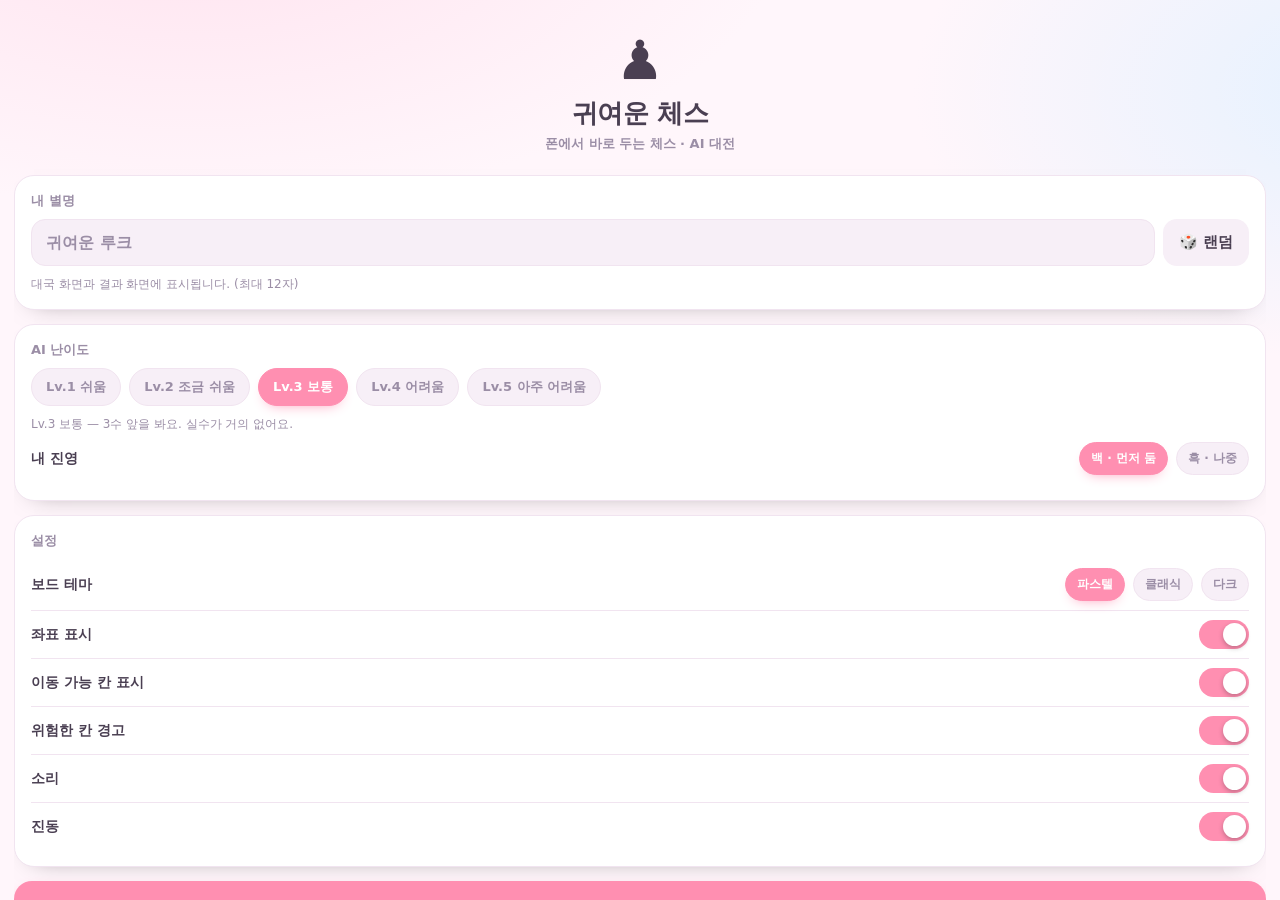
==== index.html @ 072b9413 "귀여운 체스 — 모바일 웹 체스 (5주차: AI 응수 다양성)" ====
<!DOCTYPE html>
<html lang="ko" data-theme="pastel">
<head>
<meta charset="utf-8">
<meta name="viewport" content="width=device-width, initial-scale=1, maximum-scale=1, user-scalable=no, viewport-fit=cover">
<meta name="theme-color" content="#fff6fb">
<meta name="apple-mobile-web-app-capable" content="yes">
<meta name="mobile-web-app-capable" content="yes">
<meta name="apple-mobile-web-app-title" content="귀여운 체스">
<title>귀여운 체스</title>
<link rel="manifest" href="manifest.webmanifest">
<link rel="icon" href="icons/icon-192.png" sizes="192x192" type="image/png">
<link rel="apple-touch-icon" href="icons/apple-touch-icon.png">
<link rel="stylesheet" href="style.css">
</head>
<body>

<div id="app">

  <!-- ============ 홈 화면 ============ -->
  <section class="screen active" id="screen-home">
    <div class="scroll">
      <header class="home-head">
        <div class="logo">♟</div>
        <h1>귀여운 체스</h1>
        <p class="sub">폰에서 바로 두는 체스 · AI 대전</p>
      </header>

      <!-- 오프라인 상태 표시 (4주차) -->
      <p class="net-note" id="net-note" hidden>📴 오프라인 모드 · 저장된 캐시로 실행 중이에요</p>

      <!-- 이어하기 (4주차) : 저장된 대국이 있을 때만 보인다 -->
      <div class="card resume-card" id="resume-card" hidden>
        <div class="resume-head">
          <span class="field-label">이어하기</span>
          <span class="resume-info" id="resume-info">AI Lv.3 · 12수 · 03:24</span>
        </div>
        <div class="resume-btns">
          <button class="btn btn-primary" id="btn-resume" type="button">▶ 이어하기</button>
          <button class="btn btn-ghost" id="btn-discard" type="button">삭제</button>
        </div>
        <p class="hint">앱을 닫아도 대국이 저장됩니다.</p>
      </div>

      <div class="card">
        <label class="field-label" for="nickname">내 별명</label>
        <div class="field-row">
          <input id="nickname" class="text-input" type="text" maxlength="12"
                 placeholder="별명을 입력하세요" autocomplete="off" enterkeyhint="done">
          <button class="btn btn-ghost" id="btn-random-name" type="button">🎲 랜덤</button>
        </div>
        <p class="hint">대국 화면과 결과 화면에 표시됩니다. (최대 12자)</p>
      </div>

      <div class="card">
        <span class="field-label">AI 난이도</span>
        <div class="chips" id="level-chips"></div>
        <p class="hint" id="level-hint">난이도를 고르면 바로 적용됩니다.</p>

        <div class="setting">
          <span class="setting-name">내 진영</span>
          <div class="chips chips-sm" id="side-chips">
            <button class="chip" type="button" data-side="w">백 · 먼저 둠</button>
            <button class="chip" type="button" data-side="b">흑 · 나중</button>
          </div>
        </div>
      </div>

      <div class="card">
        <span class="field-label">설정</span>

        <div class="setting">
          <span class="setting-name">보드 테마</span>
          <div class="chips chips-sm" id="theme-chips">
            <button class="chip" type="button" data-theme-value="pastel">파스텔</button>
            <button class="chip" type="button" data-theme-value="classic">클래식</button>
            <button class="chip" type="button" data-theme-value="dark">다크</button>
          </div>
        </div>

        <div class="setting">
          <span class="setting-name">좌표 표시</span>
          <button class="switch on" type="button" role="switch" aria-checked="true" id="tg-coords" aria-label="좌표 표시"></button>
        </div>

        <div class="setting">
          <span class="setting-name">이동 가능 칸 표시</span>
          <button class="switch on" type="button" role="switch" aria-checked="true" id="tg-legal" aria-label="이동 가능 칸 표시"></button>
        </div>

        <div class="setting">
          <span class="setting-name">위험한 칸 경고</span>
          <button class="switch on" type="button" role="switch" aria-checked="true" id="tg-danger" aria-label="위험한 칸 경고"></button>
        </div>

        <div class="setting">
          <span class="setting-name">소리</span>
          <button class="switch on" type="button" role="switch" aria-checked="true" id="tg-sound" aria-label="소리"></button>
        </div>

        <div class="setting">
          <span class="setting-name">진동</span>
          <button class="switch on" type="button" role="switch" aria-checked="true" id="tg-vibrate" aria-label="진동"></button>
        </div>
      </div>

      <button class="btn btn-primary btn-lg" id="btn-start" type="button">게임 시작</button>
      <button class="btn btn-ghost btn-lg install-btn" id="btn-install" type="button" hidden>📲 홈 화면에 추가</button>
      <p class="roadmap">
        <b>4주차 구현 완료</b> — 대국 저장/이어하기 · 효과음 · PWA(오프라인 · 홈 화면 추가)<br>
        다음: 실기기 테스트 · 기보 보관함(PGN) · AI 코멘트
      </p>
    </div>
  </section>

  <!-- ============ 대국 화면 ============ -->
  <section class="screen" id="screen-game">
    <header class="game-head">
      <button class="icon-btn" id="btn-back" type="button" aria-label="나가기">←</button>
      <div class="game-title" id="game-title">AI 대전</div>
      <div class="clock" id="clock">00:00</div>
      <button class="icon-btn" id="btn-reset" type="button" aria-label="새 게임">↺</button>
    </header>

    <div class="board-area">
      <div class="board" id="board" role="grid" aria-label="체스 보드"></div>
    </div>

    <div class="game-foot">
      <div class="player-plate" id="plate-opp">
        <span class="avatar">🤖</span>
        <span class="pname" id="opp-name">AI Lv.3</span>
        <span class="badge" id="opp-badge">Lv.3 보통</span>
      </div>

      <div class="player-plate me" id="plate-me">
        <span class="avatar">🐣</span>
        <span class="pname" id="me-name">나</span>
        <span class="badge" id="turn-badge">내 차례</span>
      </div>

      <p class="status" id="status">백 차례</p>

      <div class="actionbar">
        <button class="btn btn-ghost" id="btn-undo" type="button">↩ 되돌리기</button>
        <button class="btn btn-ghost" id="btn-hint" type="button">💡 힌트</button>
        <button class="btn btn-ghost" id="btn-flip" type="button">⇅ 뒤집기</button>
      </div>

      <div class="movelist" id="movelist"></div>
    </div>
  </section>

</div>

<div class="drag-layer" id="drag-layer"></div>

<!-- ============ 프로모션 선택 ============ -->
<div class="modal" id="promo-modal" role="dialog" aria-modal="true" aria-labelledby="promo-title">
  <div class="modal-box">
    <h3 class="modal-title" id="promo-title">어떤 기물로 바꿀까요?</h3>
    <p class="modal-sub">폰이 끝줄에 도착했어요</p>
    <div class="promo-row" id="promo-row"></div>
    <button class="btn btn-ghost modal-cancel" id="btn-promo-cancel" type="button">취소</button>
  </div>
</div>

<!-- ============ 결과 ============ -->
<div class="modal" id="result-modal" role="dialog" aria-modal="true" aria-labelledby="result-title">
  <div class="modal-box">
    <div class="result-emoji" id="result-emoji">🎉</div>
    <h3 class="modal-title" id="result-title">승리!</h3>
    <p class="modal-sub" id="result-reason">체크메이트</p>
    <div class="result-stats">
      <div class="stat"><span class="stat-k">이동 수</span><span class="stat-v" id="result-moves">0수</span></div>
      <div class="stat"><span class="stat-k">소요 시간</span><span class="stat-v" id="result-time">00:00</span></div>
    </div>
    <div class="modal-btns">
      <button class="btn btn-primary" id="btn-again" type="button">다시 두기</button>
      <button class="btn btn-ghost" id="btn-home" type="button">홈으로</button>
    </div>
  </div>
</div>

<script src="engine/rules.js"></script>
<script src="engine/search.js"></script>
<script src="pieces.js"></script>
<script src="app.js"></script>
</body>
</html>
---- style.css ----
/* ============================================================
   귀여운 체스 - 스타일
   모바일 우선 / 세로 화면 기준 / 빌드 도구 없음
   ============================================================ */

/* ---------- 테마 변수 ---------- */
html[data-theme="pastel"] {
  --bg: #fff6fb;
  --glow1: #ffe3ef;
  --glow2: #e3f1ff;
  --card: #ffffff;
  --text: #4a3f52;
  --muted: #9b8ea6;
  --line: #f1e4f0;
  --primary: #ff8fb1;
  --primary-ink: #ffffff;
  --chip: #f7eff7;
  --sq-light: #fff3e0;
  --sq-dark: #e9c9a4;
  --ink-on-light: rgba(90, 60, 30, .55);
  --ink-on-dark: rgba(255, 255, 255, .75);
  --mark: rgba(255, 205, 90, .45);
  --sel: #ff7fa8;
  --warn: #ff6b8a;
  --hintc: #5cb8ff;
}

html[data-theme="classic"] {
  --bg: #f7f2ea;
  --glow1: #f2e3cd;
  --glow2: #e6efe2;
  --card: #fffdf9;
  --text: #4b4237;
  --muted: #9a8f80;
  --line: #ece1d2;
  --primary: #b07a3c;
  --primary-ink: #ffffff;
  --chip: #f4ecdf;
  --sq-light: #f0d9b5;
  --sq-dark: #b58863;
  --ink-on-light: rgba(80, 55, 25, .6);
  --ink-on-dark: rgba(255, 255, 255, .8);
  --mark: rgba(255, 220, 90, .5);
  --sel: #d98b3a;
  --warn: #d9542f;
  --hintc: #3f8fd0;
}

html[data-theme="dark"] {
  --bg: #1b1d23;
  --glow1: #2b3040;
  --glow2: #23282f;
  --card: #262a33;
  --text: #eceaf2;
  --muted: #99a0b0;
  --line: #343a48;
  --primary: #7c9cff;
  --primary-ink: #10131a;
  --chip: #2f3542;
  --sq-light: #8d9cb0;
  --sq-dark: #4b5866;
  --ink-on-light: rgba(30, 40, 55, .65);
  --ink-on-dark: rgba(255, 255, 255, .8);
  --mark: rgba(255, 200, 70, .4);
  --sel: #7c9cff;
  --warn: #ff7a90;
  --hintc: #8fd0ff;
}

* { box-sizing: border-box; -webkit-tap-highlight-color: transparent; }

html, body {
  margin: 0;
  height: 100%;
  overscroll-behavior: none;
}

body {
  background:
    radial-gradient(1000px 500px at 15% -10%, var(--glow1), transparent 60%),
    radial-gradient(900px 500px at 110% 10%, var(--glow2), transparent 55%),
    var(--bg);
  color: var(--text);
  font-family: "Pretendard", system-ui, -apple-system, "Segoe UI", "Malgun Gothic", sans-serif;
  -webkit-user-select: none;
  user-select: none;
}

/* ---------- 화면 전환 ---------- */
#app {
  height: 100dvh;
  display: block;
}
.screen {
  display: none;
  height: 100dvh;
  flex-direction: column;
  /* 짧은 화면(아이폰 SE 568px 등)에서 내용이 넘치면 잘리는 대신 스크롤되게 */
  overflow-y: auto;
  padding: 0 max(14px, env(safe-area-inset-left)) env(safe-area-inset-bottom) max(14px, env(safe-area-inset-right));
}
.screen.active { display: flex; }
.scroll { overflow-y: auto; padding-bottom: 24px; }

/* ---------- 공용 부품 ---------- */
.btn {
  border: 0;
  border-radius: 14px;
  padding: 12px 16px;
  font-size: 15px;
  font-weight: 700;
  font-family: inherit;
  color: var(--text);
  background: var(--chip);
  cursor: pointer;
  transition: transform .08s ease, filter .15s ease;
}
.btn:active { transform: scale(.97); }
.btn:disabled { opacity: .45; }
.btn-primary { background: var(--primary); color: var(--primary-ink); box-shadow: 0 6px 16px -6px var(--primary); }
.btn-lg { width: 100%; padding: 17px; font-size: 17px; border-radius: 18px; }
.btn-ghost { background: var(--chip); }
.btn .mini {
  font-style: normal;
  font-size: 10px;
  font-weight: 800;
  margin-left: 5px;
  padding: 2px 5px;
  border-radius: 6px;
  background: var(--primary);
  color: var(--primary-ink);
  opacity: .85;
}

.card {
  background: var(--card);
  border: 1px solid var(--line);
  border-radius: 20px;
  padding: 16px;
  margin-bottom: 14px;
  box-shadow: 0 10px 24px -20px rgba(0, 0, 0, .5);
}
.field-label { display: block; font-size: 13px; font-weight: 800; color: var(--muted); margin-bottom: 9px; }
.hint { margin: 9px 0 0; font-size: 12px; line-height: 1.5; color: var(--muted); }
.field-row { display: flex; gap: 8px; }
.field-row .text-input { flex: 1; min-width: 0; }

.text-input {
  border: 1.5px solid var(--line);
  background: var(--chip);
  border-radius: 14px;
  padding: 13px 14px;
  font-size: 16px;
  font-weight: 700;
  font-family: inherit;
  color: var(--text);
}
.text-input::placeholder { color: var(--muted); font-weight: 600; }
.text-input:focus { outline: 2px solid var(--primary); outline-offset: 1px; }

.chips { display: flex; flex-wrap: wrap; gap: 8px; }
.chip {
  border: 1.5px solid var(--line);
  background: var(--chip);
  color: var(--muted);
  border-radius: 999px;
  padding: 9px 14px;
  font-size: 13px;
  font-weight: 800;
  font-family: inherit;
  cursor: pointer;
}
.chip.active {
  background: var(--primary);
  border-color: var(--primary);
  color: var(--primary-ink);
  box-shadow: 0 6px 14px -8px var(--primary);
}
.chips-sm .chip { padding: 7px 11px; font-size: 12px; }

.setting { display: flex; align-items: center; justify-content: space-between; gap: 12px; padding: 9px 0; }
.setting + .setting { border-top: 1px solid var(--line); }
.setting-name { font-size: 14px; font-weight: 700; }

.switch {
  width: 50px;
  height: 29px;
  border-radius: 999px;
  border: 0;
  background: var(--line);
  position: relative;
  cursor: pointer;
  transition: background .18s ease;
  flex: none;
}
.switch::after {
  content: "";
  position: absolute;
  top: 3px; left: 3px;
  width: 23px; height: 23px;
  border-radius: 50%;
  background: #fff;
  box-shadow: 0 2px 5px rgba(0, 0, 0, .25);
  transition: transform .18s ease;
}
.switch.on { background: var(--primary); }
.switch.on::after { transform: translateX(21px); }

/* ---------- 홈 ---------- */
.home-head { text-align: center; padding: 34px 0 22px; }
.logo { font-size: 54px; line-height: 1; }
.home-head h1 { margin: 8px 0 4px; font-size: 26px; letter-spacing: -.5px; }
.home-head .sub { margin: 0; font-size: 13px; color: var(--muted); font-weight: 600; }
.roadmap {
  margin: 14px 0 0;
  font-size: 11.5px;
  line-height: 1.6;
  color: var(--muted);
  text-align: center;
}
.roadmap b { color: var(--primary); }

/* ---------- 오프라인 표시 (4주차) ---------- */
.net-note {
  margin: 0 0 12px;
  padding: 9px 12px;
  border-radius: 14px;
  font-size: 12px;
  font-weight: 700;
  text-align: center;
  color: var(--text);
  background: var(--chip);
  border: 1px dashed var(--line);
}
.net-note[hidden] { display: none; }

/* ---------- 이어하기 카드 (4주차) ---------- */
.resume-card {
  border-color: color-mix(in srgb, var(--primary) 45%, var(--line));
  background: linear-gradient(180deg, color-mix(in srgb, var(--primary) 10%, var(--card)) 0%, var(--card) 70%);
}
.resume-card[hidden] { display: none; }
.resume-head { display: flex; align-items: baseline; justify-content: space-between; gap: 8px; }
.resume-head .field-label { margin-bottom: 0; }
.resume-info {
  font-size: 12px;
  font-weight: 800;
  color: var(--text);
  font-variant-numeric: tabular-nums;
}
.resume-btns { display: flex; gap: 8px; margin-top: 11px; }
.resume-btns .btn { flex: 1; }
.resume-btns #btn-discard { flex: none; }
.resume-card .hint { margin-top: 8px; }

.install-btn { margin-top: 10px; }
.install-btn[hidden] { display: none; }

/* ---------- 대국 상단 ---------- */
.game-head {
  display: flex;
  align-items: center;
  gap: 10px;
  padding: 10px 0 6px;
  flex: none;
}
.game-title { flex: 1; text-align: center; font-size: 14px; font-weight: 800; }
.clock {
  flex: none;
  font-size: 13px;
  font-weight: 800;
  font-variant-numeric: tabular-nums;
  color: var(--muted);
  background: var(--chip);
  border-radius: 10px;
  padding: 6px 9px;
  min-width: 56px;
  text-align: center;
}
.clock.done { background: var(--primary); color: var(--primary-ink); }
.icon-btn {
  width: 40px; height: 40px;
  border: 0;
  border-radius: 13px;
  background: var(--chip);
  color: var(--text);
  font-size: 18px;
  font-weight: 800;
  cursor: pointer;
  flex: none;
}
.icon-btn:active { transform: scale(.94); }

/* ---------- 플레이어 표시 ---------- */
.game-foot { display: flex; flex-direction: column; flex: none; }

.player-plate {
  display: flex;
  align-items: center;
  gap: 9px;
  padding: 8px 12px;
  border-radius: 15px;
  background: var(--card);
  border: 1.5px solid var(--line);
  flex: none;
  transition: border-color .2s ease, box-shadow .2s ease;
}
.player-plate.active { border-color: var(--primary); box-shadow: 0 0 0 3px color-mix(in srgb, var(--primary) 22%, transparent); }
.avatar { font-size: 21px; line-height: 1; }
.pname { font-size: 14px; font-weight: 800; flex: 1; overflow: hidden; text-overflow: ellipsis; white-space: nowrap; }
.badge {
  font-size: 10.5px;
  font-weight: 800;
  padding: 4px 8px;
  border-radius: 999px;
  background: var(--chip);
  color: var(--muted);
  flex: none;
}
.player-plate.active .badge { background: var(--primary); color: var(--primary-ink); }

/* AI가 생각하는 동안 : 뱃지가 은은하게 깜빡인다 */
.player-plate.thinking .badge {
  background: var(--primary);
  color: var(--primary-ink);
  animation: think-pulse 1s ease-in-out infinite;
}
@keyframes think-pulse {
  0%, 100% { opacity: 1; }
  50%      { opacity: .45; }
}
@media (prefers-reduced-motion: reduce) {
  .player-plate.thinking .badge { animation: none; }
}

/* ---------- 보드 ---------- */
.board-area {
  flex: 1;
  min-height: 0;
  display: grid;
  place-items: center;
  padding: 10px 0;
}

/* 세로 화면에서 아주 짧은 기기(아이폰 SE 568px, 브라우저 툴바가 큰 안드로이드 등)에도
   칸이 손가락 크기(34px 이상) 아래로 작아지지 않게 최소 높이를 준다.
   넘치는 부분은 .screen 스크롤로 볼 수 있다. */
@media (orientation: portrait) {
  .board-area { min-height: 292px; }
}

.board {
  width: min(100%, max(272px, calc(100dvh - 340px)));
  aspect-ratio: 1 / 1;
  display: grid;
  grid-template-columns: repeat(8, 1fr);
  grid-template-rows: repeat(8, 1fr);
  border-radius: 16px;
  overflow: hidden;
  touch-action: none;
  box-shadow: 0 14px 30px -14px rgba(0, 0, 0, .55), 0 0 0 6px var(--card);
}

.square {
  position: relative;
  display: grid;
  place-items: center;
  padding: 2.5%;
}
.square.light { background: var(--sq-light); }
.square.dark { background: var(--sq-dark); }

.square .coord {
  position: absolute;
  font-size: 9px;
  font-weight: 800;
  line-height: 1;
  z-index: 4;
  pointer-events: none;
}
.square.light .coord { color: var(--ink-on-light); }
.square.dark .coord { color: var(--ink-on-dark); }
.coord.file { right: 4px; bottom: 3px; }
.coord.rank { left: 4px; top: 3px; }
.board.hide-coords .coord { display: none; }

.square.last::before {
  content: "";
  position: absolute;
  inset: 0;
  background: var(--mark);
  z-index: 0;
}
.square.sel::after {
  content: "";
  position: absolute;
  inset: 0;
  box-shadow: inset 0 0 0 4px var(--sel);
  z-index: 5;
  pointer-events: none;
}

.square .dot {
  position: absolute;
  width: 30%;
  aspect-ratio: 1 / 1;
  border-radius: 50%;
  background: rgba(60, 40, 30, .3);
  z-index: 3;
  pointer-events: none;
}
.board.hide-legal .dot { display: none; }
.square.capture::after {
  content: "";
  position: absolute;
  inset: 5%;
  border-radius: 50%;
  border: 4px solid rgba(60, 40, 30, .3);
  z-index: 3;
  pointer-events: none;
}
.board.hide-legal .square.capture::after { display: none; }

.square .piece {
  width: 100%;
  height: 100%;
  display: block;
  position: relative;
  z-index: 2;
  filter: drop-shadow(0 2px 1.5px rgba(0, 0, 0, .22));
}
.square .piece { pointer-events: none; }
.square.dragging .piece { opacity: .22; }

/* ---------- 체크 / 힌트 / 위험 표시 (2주차) ---------- */
.check-ring {
  position: absolute;
  inset: 5%;
  border-radius: 50%;
  border: 3px dashed var(--warn);
  z-index: 6;
  pointer-events: none;
  animation: checkPulse .9s ease-in-out infinite;
}
@keyframes checkPulse {
  0%, 100% { opacity: .3; transform: scale(.93) }
  50%      { opacity: 1;  transform: scale(1.03) }
}

.hint-ring {
  position: absolute;
  inset: 3%;
  border-radius: 24%;
  border: 3px solid var(--hintc);
  z-index: 6;
  pointer-events: none;
  animation: hintPulse 1s ease-in-out infinite;
}
@keyframes hintPulse {
  0%, 100% { opacity: .4 }
  50%      { opacity: 1 }
}

.square.danger .piece {
  filter: drop-shadow(0 0 5px var(--warn)) drop-shadow(0 2px 1.5px rgba(0, 0, 0, .22));
}

/* ---------- 기물 색 ---------- */
.piece.w { --body: #fffaf2; --line: #7a6448; --eye: #4a3a2a; --shine: #ffffff; --blush: #f6a8bb; --mane: #c9b498; --gem: #ff9dc0; }
.piece.b { --body: #3f3a37; --line: #221e1c; --eye: #ffffff; --shine: rgba(0, 0, 0, .55); --blush: #e0879c; --mane: rgba(255, 255, 255, .34); --gem: #ef7fa6; }
html[data-theme="dark"] .piece.b { --body: #3a3634; --line: #9b948c; --mane: rgba(255, 255, 255, .42); --gem: #f08cb0; }

.piece .f { fill: var(--body); stroke: var(--line); stroke-width: 4; stroke-linejoin: round; stroke-linecap: round; }
.piece .d { fill: var(--eye); }
.piece .s { fill: var(--shine); }
.piece .bl { fill: var(--blush); opacity: .85; }
.piece.b .bl { opacity: .55; }
.piece .st { fill: none; stroke: var(--eye); stroke-width: 2.4; stroke-linecap: round; }
.piece .mn { fill: none; stroke: var(--mane); stroke-width: 3.2; stroke-linecap: round; }
.piece .gm { fill: var(--gem); stroke: var(--line); stroke-width: 2; }

/* ---------- 상태 / 액션 ---------- */
.status {
  flex: none;
  margin: 10px 0 8px;
  text-align: center;
  font-size: 13.5px;
  font-weight: 800;
  color: var(--muted);
}
.actionbar { flex: none; display: flex; gap: 8px; }
.actionbar .btn { flex: 1; padding: 12px 6px; font-size: 13px; }

.movelist {
  flex: none;
  display: flex;
  gap: 6px;
  overflow-x: auto;
  padding: 10px 2px 2px;
  min-height: 32px;
  scrollbar-width: none;
}
.movelist::-webkit-scrollbar { display: none; }
.mv {
  flex: none;
  font-size: 11.5px;
  font-weight: 700;
  color: var(--muted);
  background: var(--chip);
  border-radius: 8px;
  padding: 5px 8px;
  white-space: nowrap;
}
.mv.now { background: var(--primary); color: var(--primary-ink); }

/* ---------- 기물 움직임 (귀여움 + 피드백) ---------- */
@keyframes pieceBob {
  0%, 100% { transform: translateY(0) scale(1.05); }
  50%      { transform: translateY(-7%) scale(1.07); }
}
@keyframes piecePop {
  0%   { transform: scale(.72); }
  60%  { transform: scale(1.12); }
  100% { transform: scale(1); }
}
.square.sel .piece { animation: pieceBob .6s ease-in-out infinite; }
.square.pop .piece { animation: piecePop .3s cubic-bezier(.34, 1.56, .64, 1); }

/* ---------- 드래그 고스트 ---------- */
.drag-layer { position: fixed; inset: 0; pointer-events: none; z-index: 60; }
.drag-layer .ghost {
  position: absolute;
  width: 40px;
  height: 40px;
  transform: translate(-50%, -50%) scale(1.1);
  filter: drop-shadow(0 8px 12px rgba(0, 0, 0, .35));
}

/* ---------- 모달 (프로모션 / 결과) ---------- */
.modal {
  position: fixed;
  inset: 0;
  z-index: 80;
  display: none;
  align-items: center;
  justify-content: center;
  padding: 20px;
  background: rgba(38, 26, 44, .45);
  backdrop-filter: blur(3px);
  -webkit-backdrop-filter: blur(3px);
}
.modal.show { display: flex; }
.modal-box {
  width: 100%;
  max-width: 340px;
  background: var(--card);
  border-radius: 24px;
  padding: 22px 20px 18px;
  text-align: center;
  box-shadow: 0 24px 60px -22px rgba(0, 0, 0, .7);
  border: 1px solid var(--line);
  animation: modalIn .24s cubic-bezier(.34, 1.56, .64, 1);
}
@keyframes modalIn {
  from { transform: scale(.9) translateY(10px); opacity: 0 }
  to   { transform: none; opacity: 1 }
}
.modal-title { margin: 0; font-size: 19px; font-weight: 800; }
.modal-sub { margin: 6px 0 0; font-size: 13px; font-weight: 700; color: var(--muted); }

/* 프로모션 */
.promo-row { display: grid; grid-template-columns: repeat(4, 1fr); gap: 8px; margin: 16px 0 12px; }
.promo-btn {
  border: 1.5px solid var(--line);
  background: var(--chip);
  border-radius: 16px;
  padding: 8px 2px 6px;
  cursor: pointer;
  display: flex;
  flex-direction: column;
  align-items: center;
  gap: 3px;
  font-family: inherit;
}
.promo-btn:active { transform: scale(.94); }
.promo-btn .piece { width: 42px; height: 42px; }
.promo-btn .plabel { font-size: 11px; font-weight: 800; color: var(--muted); }
.modal-cancel { width: 100%; }

/* 결과 */
.result-emoji { font-size: 46px; line-height: 1; margin-bottom: 8px; }
.result-stats { display: flex; gap: 8px; margin: 16px 0; }
.stat {
  flex: 1;
  background: var(--chip);
  border-radius: 16px;
  padding: 10px 6px;
  display: flex;
  flex-direction: column;
  gap: 3px;
}
.stat-k { font-size: 11px; font-weight: 700; color: var(--muted); }
.stat-v { font-size: 16px; font-weight: 800; }
.modal-btns { display: flex; gap: 8px; }
.modal-btns .btn { flex: 1; }

/* ---------- 가로 화면 : 보드는 왼쪽, 정보는 오른쪽 ---------- */
@media (orientation: landscape) and (max-height: 620px) {
  #screen-game.active {
    display: grid;
    grid-template-columns: auto minmax(0, 1fr);
    grid-template-rows: auto 1fr;
    column-gap: 14px;
  }
  #screen-game .game-head { grid-column: 1 / -1; }
  #screen-game .board-area { grid-row: 2; grid-column: 1; padding: 4px 0 8px; justify-content: center; }
  #screen-game .game-foot { grid-row: 2; grid-column: 2; overflow-y: auto; padding-bottom: 8px; }
  #screen-game .board { width: min(56vw, calc(100dvh - 78px)); }
  #screen-game .status { margin: 8px 0 6px; }
  .home-head { padding: 18px 0 12px; }
  .logo { font-size: 40px; }
}
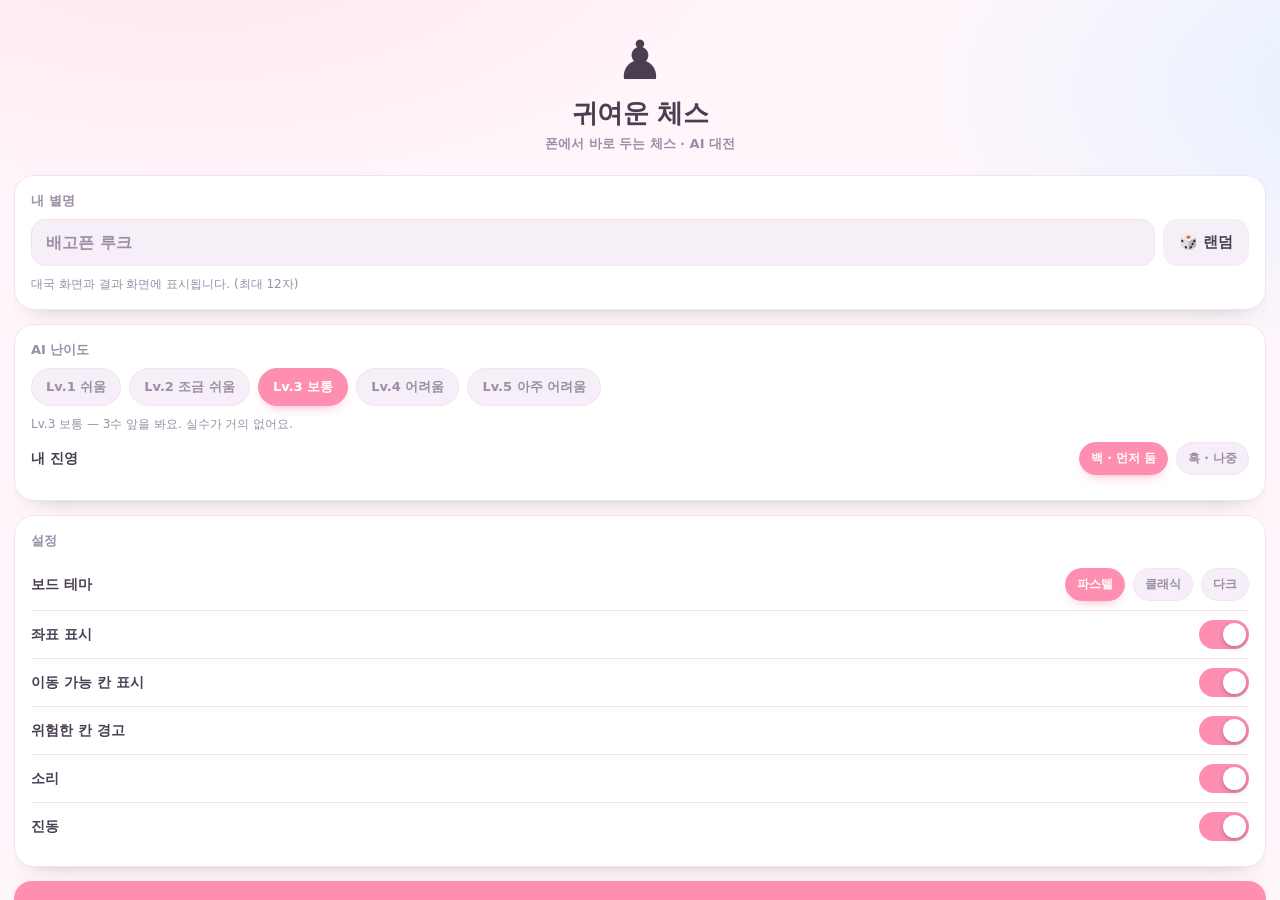
==== commit f89acf0e: "6주차 : 천천히 이동 · 도착 확인 도장 · 웃는/우는 기물 표정" ====
--- a/index.html
+++ b/index.html
@@ -107,7 +107,8 @@
       <button class="btn btn-primary btn-lg" id="btn-start" type="button">게임 시작</button>
       <button class="btn btn-ghost btn-lg install-btn" id="btn-install" type="button" hidden>📲 홈 화면에 추가</button>
       <p class="roadmap">
-        <b>4주차 구현 완료</b> — 대국 저장/이어하기 · 효과음 · PWA(오프라인 · 홈 화면 추가)<br>
+        <b>6주차 구현 완료</b> — 천천히 이동 · 도착 확인 도장 · 웃는/우는 기물 표정<br>
+        이전: 대국 저장/이어하기 · 효과음 · PWA(오프라인 · 홈 화면 추가)<br>
         다음: 실기기 테스트 · 기보 보관함(PGN) · AI 코멘트
       </p>
     </div>
@@ -130,12 +131,14 @@
       <div class="player-plate" id="plate-opp">
         <span class="avatar">🤖</span>
         <span class="pname" id="opp-name">AI Lv.3</span>
+        <span class="taken" id="taken-opp" aria-label="AI가 잡아간 내 기물"></span>
         <span class="badge" id="opp-badge">Lv.3 보통</span>
       </div>
 
       <div class="player-plate me" id="plate-me">
         <span class="avatar">🐣</span>
         <span class="pname" id="me-name">나</span>
+        <span class="taken" id="taken-me" aria-label="내가 잡은 AI 기물"></span>
         <span class="badge" id="turn-badge">내 차례</span>
       </div>
 
--- a/style.css
+++ b/style.css
@@ -350,6 +350,7 @@
 }
 
 .board {
+  position: relative;            /* 이동 연출 레이어의 기준 */
   width: min(100%, max(272px, calc(100dvh - 340px)));
   aspect-ratio: 1 / 1;
   display: grid;
@@ -479,6 +480,11 @@
 .piece .mn { fill: none; stroke: var(--mane); stroke-width: 3.2; stroke-linecap: round; }
 .piece .gm { fill: var(--gem); stroke: var(--line); stroke-width: 2; }
 
+/* 표정 (6주차) : 웃는 입 · 혀 · 눈물 */
+.piece .mo { fill: var(--eye); }
+.piece .tg { fill: #ff8fa6; }
+.piece .tr { fill: #7cc8ff; }
+
 /* ---------- 상태 / 액션 ---------- */
 .status {
   flex: none;
@@ -525,6 +531,121 @@
 }
 .square.sel .piece { animation: pieceBob .6s ease-in-out infinite; }
 .square.pop .piece { animation: piecePop .3s cubic-bezier(.34, 1.56, .64, 1); }
+
+/* ==========================================================
+   이동 연출 · 표정 (6주차)
+   ========================================================== */
+
+/* 연출 레이어 : 보드 위에 겹쳐 놓고, 날아가는 기물만 그린다 (입력은 통과) */
+.anim-layer {
+  position: absolute;
+  inset: 0;
+  pointer-events: none;
+  z-index: 30;
+}
+.anim-layer > * {
+  position: absolute;
+  width: 12.5%;
+  height: 12.5%;
+}
+
+/* ---- 날아가는 기물 : 천천히 미끄러진다 ---- */
+/* --dx / --dy 는 "칸 단위 %" (한 칸 = 100%) — 칸 크기가 바뀌어도 그대로 맞는다 */
+.fly-piece {
+  z-index: 3;
+  filter: drop-shadow(0 9px 7px rgba(0, 0, 0, .3));
+  animation: flySlide 330ms cubic-bezier(.22, .9, .3, 1) forwards;
+}
+.fly-piece.rook { animation-duration: 290ms; }
+.fly-piece.knight { animation: flyArc 430ms cubic-bezier(.22, .9, .3, 1) forwards; }
+
+@keyframes flySlide {
+  0%   { transform: translate(0, 0) scale(1); }
+  32%  { transform: translate(calc(var(--dx) * .32), calc(var(--dy) * .32)) scale(1.1); }
+  100% { transform: translate(var(--dx), var(--dy)) scale(1); }
+}
+/* 나이트는 살짝 뛰어넘는다 (귀여운 포물선) */
+@keyframes flyArc {
+  0%   { transform: translate(0, 0) scale(1) rotate(0); }
+  45%  { transform: translate(calc(var(--dx) * .45), calc(var(--dy) * .45 - 22%)) scale(1.13) rotate(-5deg); }
+  100% { transform: translate(var(--dx), var(--dy)) scale(1) rotate(0); }
+}
+
+/* ---- 잡힌 기물 : 얼굴이 바뀐 채로 둥실 떠올라 사라진다 ---- */
+.victim {
+  z-index: 4;
+  animation: victimFly 900ms cubic-bezier(.3, .7, .4, 1) forwards;
+}
+@keyframes victimFly {
+  0%   { transform: translate(0, 0) scale(1) rotate(0); opacity: 1; }
+  12%  { transform: translate(0, -6%) scale(1.24) rotate(-8deg); opacity: 1; }
+  34%  { transform: translate(4%, -72%) scale(1.1) rotate(7deg); opacity: 1; }
+  70%  { transform: translate(-5%, -124%) scale(.95) rotate(-9deg); opacity: .9; }
+  100% { transform: translate(2%, -180%) scale(.55) rotate(11deg); opacity: 0; }
+}
+
+/* ---- 도착 : 위치 확인 링 + 도장 + 말랑 착지 ---- */
+.land-ring {
+  position: absolute;
+  inset: 7%;
+  border-radius: 50%;
+  border: 3px solid var(--primary);
+  z-index: 12;
+  pointer-events: none;
+  opacity: 0;
+  animation: landRing 560ms ease-out forwards;
+}
+@keyframes landRing {
+  0%   { transform: scale(.5); opacity: .85; }
+  100% { transform: scale(1.5); opacity: 0; }
+}
+
+/* "여기 도착!" 확인 도장 : 칸 오른쪽 위에 톡 찍힌다
+   (연출 레이어(z 30)보다 위 → 잡힌 기물이 떠올라도 도장이 가려지지 않는다) */
+.land-stamp {
+  position: absolute;
+  right: -7%;
+  bottom: -11%;
+  width: 50%;
+  height: 50%;
+  z-index: 40;
+  pointer-events: none;
+  filter: drop-shadow(0 3px 4px rgba(0, 0, 0, .2));
+  animation: stampPop 1050ms cubic-bezier(.3, 1.5, .5, 1) forwards;
+}
+@keyframes stampPop {
+  0%   { transform: scale(.15) rotate(-34deg); opacity: 0; }
+  20%  { transform: scale(1.18) rotate(7deg); opacity: 1; }
+  36%  { transform: scale(1) rotate(0); opacity: 1; }
+  74%  { transform: scale(1) rotate(0); opacity: 1; }
+  100% { transform: translateY(-18%) scale(.9); opacity: 0; }
+}
+
+/* 착지할 때 말랑 (찌그러졌다가 돌아온다) */
+.square .piece.land { animation: pieceLand 280ms cubic-bezier(.3, 1.5, .5, 1); }
+@keyframes pieceLand {
+  0%   { transform: scale(1.16, .84); }
+  55%  { transform: scale(.94, 1.06); }
+  100% { transform: scale(1, 1); }
+}
+
+/* ---- 플레이어 표시 : 잡은 기물 (웃는 / 우는 얼굴) ---- */
+.taken {
+  display: flex;
+  align-items: center;
+  gap: 1px;
+  flex: none;
+}
+.taken .tk { width: 19px; height: 19px; flex: none; opacity: .95; }
+.taken .tk svg { width: 100%; height: 100%; display: block; }
+.taken .tk-more { font-size: 9.5px; font-weight: 800; color: var(--muted); margin-left: 1px; }
+
+/* 움직임을 줄이도록 설정한 사용자 : 연출 생략 */
+@media (prefers-reduced-motion: reduce) {
+  .fly-piece, .victim, .land-ring, .land-stamp, .square .piece.land { animation: none !important; }
+  .land-ring, .land-stamp { display: none; }
+  .victim { opacity: 0; }
+}
 
 /* ---------- 드래그 고스트 ---------- */
 .drag-layer { position: fixed; inset: 0; pointer-events: none; z-index: 60; }
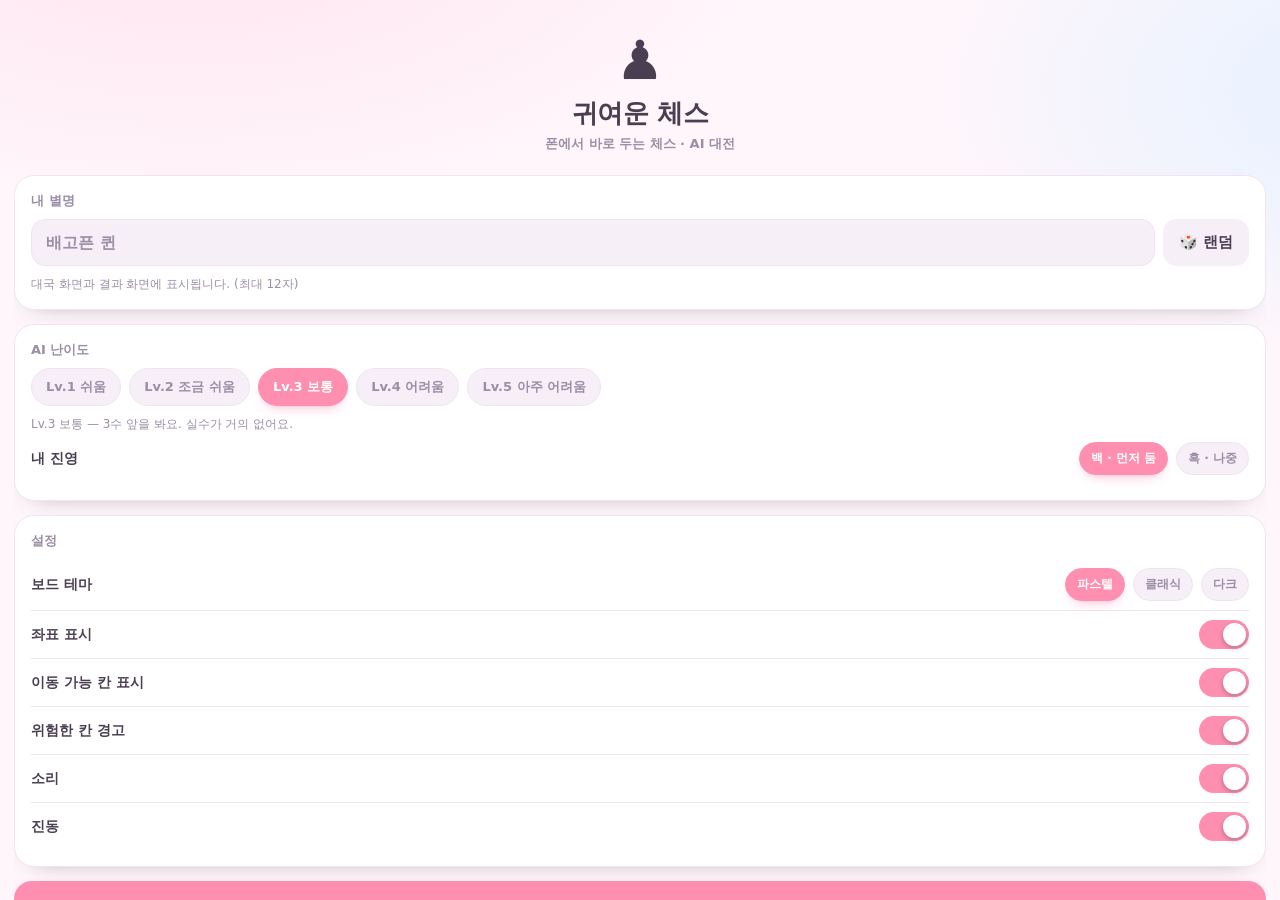
==== commit 5d37a218: "6주차 : 이동 더 천천히(0.6초) + 잡힌 기물이 커지며 표정 보여주고 정상 크기로 복귀 - 이동 0.6초(나이트 0.76초, 캐슬링 룩 0.54초)로 느리게 - 잡힌 기물: " ====
--- a/index.html
+++ b/index.html
@@ -107,7 +107,7 @@
       <button class="btn btn-primary btn-lg" id="btn-start" type="button">게임 시작</button>
       <button class="btn btn-ghost btn-lg install-btn" id="btn-install" type="button" hidden>📲 홈 화면에 추가</button>
       <p class="roadmap">
-        <b>6주차 구현 완료</b> — 천천히 이동 · 도착 확인 도장 · 웃는/우는 기물 표정<br>
+        <b>6주차 구현 완료</b> — 천천히 이동(0.6초) · 도착 확인 도장 · 커지며 웃는/우는 기물 표정<br>
         이전: 대국 저장/이어하기 · 효과음 · PWA(오프라인 · 홈 화면 추가)<br>
         다음: 실기기 테스트 · 기보 보관함(PGN) · AI 코멘트
       </p>
--- a/style.css
+++ b/style.css
@@ -554,14 +554,14 @@
 .fly-piece {
   z-index: 3;
   filter: drop-shadow(0 9px 7px rgba(0, 0, 0, .3));
-  animation: flySlide 330ms cubic-bezier(.22, .9, .3, 1) forwards;
-}
-.fly-piece.rook { animation-duration: 290ms; }
-.fly-piece.knight { animation: flyArc 430ms cubic-bezier(.22, .9, .3, 1) forwards; }
+  animation: flySlide 600ms cubic-bezier(.4, .05, .3, 1) forwards;
+}
+.fly-piece.rook { animation-duration: 540ms; }
+.fly-piece.knight { animation: flyArc 760ms cubic-bezier(.4, .05, .3, 1) forwards; }
 
 @keyframes flySlide {
   0%   { transform: translate(0, 0) scale(1); }
-  32%  { transform: translate(calc(var(--dx) * .32), calc(var(--dy) * .32)) scale(1.1); }
+  30%  { transform: translate(calc(var(--dx) * .3), calc(var(--dy) * .3)) scale(1.12); }
   100% { transform: translate(var(--dx), var(--dy)) scale(1); }
 }
 /* 나이트는 살짝 뛰어넘는다 (귀여운 포물선) */
@@ -571,17 +571,21 @@
   100% { transform: translate(var(--dx), var(--dy)) scale(1) rotate(0); }
 }
 
-/* ---- 잡힌 기물 : 얼굴이 바뀐 채로 둥실 떠올라 사라진다 ---- */
+/* ---- 잡힌 기물 : 그 자리에서 커지며 표정을 보여주고 → 정상 크기로 돌아온 뒤 사라진다 ---- */
 .victim {
   z-index: 4;
-  animation: victimFly 900ms cubic-bezier(.3, .7, .4, 1) forwards;
-}
-@keyframes victimFly {
-  0%   { transform: translate(0, 0) scale(1) rotate(0); opacity: 1; }
-  12%  { transform: translate(0, -6%) scale(1.24) rotate(-8deg); opacity: 1; }
-  34%  { transform: translate(4%, -72%) scale(1.1) rotate(7deg); opacity: 1; }
-  70%  { transform: translate(-5%, -124%) scale(.95) rotate(-9deg); opacity: .9; }
-  100% { transform: translate(2%, -180%) scale(.55) rotate(11deg); opacity: 0; }
+  transform-origin: 50% 55%;
+  filter: drop-shadow(0 10px 9px rgba(40, 30, 60, .3));
+  animation: victimGrow 1400ms cubic-bezier(.3, .8, .4, 1) forwards;
+}
+@keyframes victimGrow {
+  0%   { transform: scale(1) rotate(0); opacity: 1; }
+  16%  { transform: scale(1.58) rotate(-5deg); opacity: 1; }   /* 커지면서 */
+  34%  { transform: scale(1.62) rotate(4deg); opacity: 1; }    /* 표정 보여주기 */
+  56%  { transform: scale(1.5) rotate(-3deg); opacity: 1; }    /* 잠깐 유지 */
+  78%  { transform: scale(1.02) rotate(0); opacity: 1; }       /* 다시 정상 크기로 */
+  92%  { transform: scale(1) rotate(0); opacity: 1; }
+  100% { transform: scale(.86) rotate(0); opacity: 0; }        /* 그다음 사라짐 */
 }
 
 /* ---- 도착 : 위치 확인 링 + 도장 + 말랑 착지 ---- */
@@ -600,8 +604,8 @@
   100% { transform: scale(1.5); opacity: 0; }
 }
 
-/* "여기 도착!" 확인 도장 : 칸 오른쪽 위에 톡 찍힌다
-   (연출 레이어(z 30)보다 위 → 잡힌 기물이 떠올라도 도장이 가려지지 않는다) */
+/* "여기 도착!" 확인 도장 : 칸 오른쪽 아래에 톡 찍힌다
+   (잡기에서는 잡힌 기물이 커지며 표정을 보여주므로 도장은 생략한다) */
 .land-stamp {
   position: absolute;
   right: -7%;
